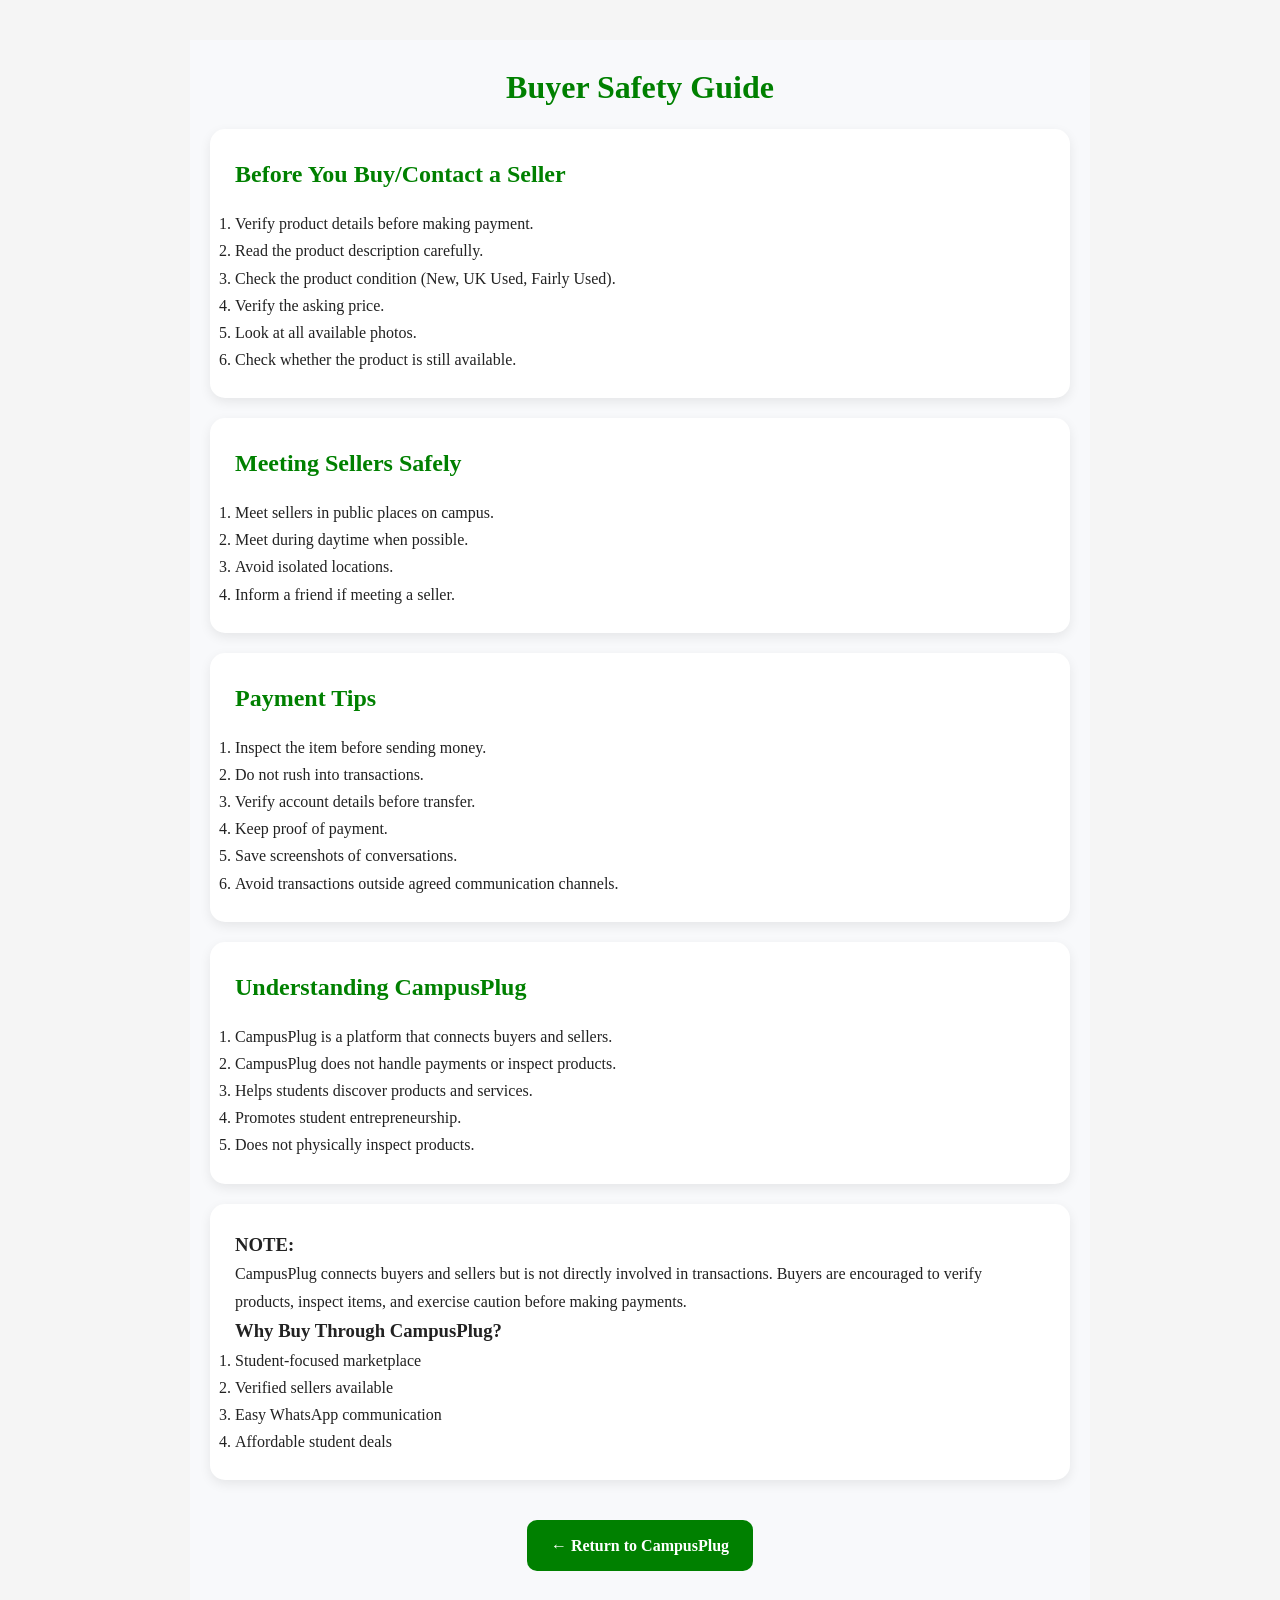
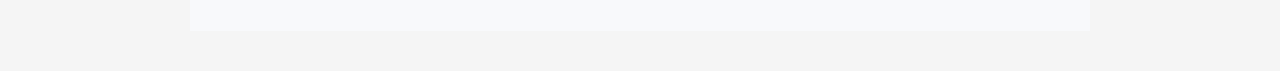
==== buyer-guide.html @ 77ab4b2c "Add files via upload" ====
<!DOCTYPE html>
<html lang="en">
<head>
    <meta charset="UTF-8">
    <meta name="viewport" content="width=device-width, initial-scale=1.0">
    <link rel="stylesheet" href="css/style.css">
    <title>Document</title>
</head>
<body>

    <div class="guide-container">

    <h1>Buyer Safety Guide</h1>

    <div class="guide-card">
        <h2>Before You Buy/Contact a Seller</h2>
        <ol>
            <li>Verify product details before making payment.</li>
            <li>Read the product description carefully.</li>
            <li>Check the product condition (New, UK Used, Fairly Used).</li>
            <li>Verify the asking price.</li>
            <li>Look at all available photos.</li>
            <li>Check whether the product is still available.</li>
        </ol>
    </div>

    <div class="guide-card">
        <h2>Meeting Sellers Safely</h2>
        <ol>
            <li>Meet sellers in public places on campus.</li>
            <li>Meet during daytime when possible.</li>
            <li>Avoid isolated locations.</li>
            <li>Inform a friend if meeting a seller.</li>
        </ol>
    </div>

    <div class="guide-card">
        <h2>Payment Tips</h2>
        <ol>
            <li>Inspect the item before sending money.</li>
            <li>Do not rush into transactions.</li>
            <li>Verify account details before transfer.</li>
            <li>Keep proof of payment.</li>
            <li>Save screenshots of conversations.</li>
            <li>Avoid transactions outside agreed communication channels.</li>
        </ol>
    </div>

    <div class="guide-card">
       <h2>Understanding CampusPlug</h2>
       <ol>
            <li>CampusPlug is a platform that connects buyers and sellers.</li>
            <li>CampusPlug does not handle payments or inspect products.</li>
            <li>Helps students discover products and services.</li>
            <li>Promotes student entrepreneurship.</li>
            <li>Does not physically inspect products.</li>
       </ol>
    </div>

    <div class="guide-card">
        <h3>NOTE:</h3>
        <p>CampusPlug connects buyers and sellers but is not directly involved in transactions. Buyers are encouraged to verify products, inspect items, and exercise caution before making payments.</p>
        <h3>Why Buy Through CampusPlug?</h3>
        <ol>
            <li>Student-focused marketplace</li>
            <li>Verified sellers available</li>
            <li>Easy WhatsApp communication</li>
            <li>Affordable student deals</li>
        </ol>
    </div>

    <div class="back-home"><a href="index.html" class="back-btn"> ← Return to CampusPlug</a></div>
    </div>
</body>
</html>
---- css/style.css ----
* {
    margin: auto;
    padding: 0px;
    box-sizing: border-box;
}

body {
    font-family: 'Times New Roman', Times, serif;
    background-color: whitesmoke;
}

/* NAVBAR */

.navbar{
  display:flex;
  justify-content:space-between;
  align-items:center;
  padding:15px 20px;
  background:whitesmoke;
  box-shadow:0 2px 10px rgba(0,0,0,0.1);
  position:sticky;
  top:0;
  z-index:1000;
}

.logo{
  font-size:22px;
  font-weight:bold;
}

.nav-links{
  display:flex;
  list-style:none;
  gap:35px;
  align-items:center;
}

.nav-links a{
  text-decoration:none;
  color:black;
  font-weight:500;
  padding:8px 12px;
  border-radius:8px;
  transition:0.3s;
}

.nav-links a:hover{
  background:darkblue;
  color: white;
}

/* MENU ICON */

.menu-toggle{
  display:none;
  font-size:30px;
  cursor:pointer;
  z-index:2000;
}

/* MOBILE */

@media (max-width:768px){

  .menu-toggle{
    display:block;
  }

  .nav-links{
    position:absolute;
    top:70px;
    left:0;
    width:100%;
    background:white;

    flex-direction:column;
    align-items:center;
    gap:20px;

    padding:20px 0;

    display:none;
  }

  .nav-links.active{
    display:flex;
  }

}

/* HERO LAYOUT */

.hero{
  display:flex;
  align-items:center;
  justify-content:space-between;
  gap:40px;
  padding:60px 40px;
  background:#fff;
  border-radius:20px;
  box-shadow:0 5px 20px rgba(0,0,0,0.05);
}

/* LEFT SIDE */

.hero-left{
  flex:1;
}

.badge{
  display:inline-block;
  background:#f2f2f2;
  padding:6px 12px;
  border-radius:20px;
  font-size:13px;
  margin-bottom:15px;
}

.hero-left h1{
  font-size:42px;
  margin-bottom:15px;
  color:#111;
}

.hero-left p{
  color:#666;
  margin-bottom:20px;
  text-align: left;
}

/* SEARCH */

.hero-left input{
  width:100%;
  max-width:450px;
  padding:12px;
  border:1px solid #ddd;
  border-radius:10px;
  margin-bottom:20px;
  outline:none;
}

/* BUTTONS */

.hero-buttons{
  display:flex;
  gap:10px;
  margin-bottom:25px;
  flex-wrap:wrap;
}

.btn-primary,
.btn-secondary{
  padding:12px 18px;
  border-radius:10px;
  text-decoration:none;
  font-weight:600;
}

/* PRIMARY */

.btn-primary{
  background:black;
  color:white;
}

/* SECONDARY */

.btn-secondary{
  background:#f2f2f2;
  color:black;
}

/* STATS */

.hero-stats{
  display:flex;
  gap:20px;
  flex-wrap:wrap;
}

.hero-stats div{
  background:#fafafa;
  padding:10px 15px;
  border-radius:10px;
  text-align:center;
  min-width:100px;
}

.hero-stats h3{
  margin-bottom:5px;
}

/* RIGHT SIDE IMAGE */

.hero-right{
  flex:1;
  text-align:center;
}

.hero-right img{
  width:100%;
  max-width:1500px;
  height: 500px;
  border-radius:15px;
}

/* RESPONSIVE */

@media(max-width:900px){

  .hero{
    flex-direction:column;
    text-align:center;
    padding:40px 20px;
  }

  .hero-left h1{
    font-size:28px;
  }

  .hero-stats{
    justify-content: center;
  }

  .hero-right img{
    height: 500px;
  }

}

/* SEARCH SECTION */

.search-section{
  text-align:center;
  margin:40px 0 20px;
}

.search-section h2{
  margin-bottom:15px;
  font-size:28px;
}

.search-section input{
  width:80%;
  max-width:500px;
  padding:12px 15px;
  border:1px solid #ddd;
  border-radius:10px;
  outline:none;
  font-size:16px;
}

.search-section button{
  padding:12px 20px;
  border:none;
  background: black;
  color:white;
  border-radius:10px;
  cursor:pointer;
  margin-left:10px;
}

.search-section button:hover{
  background:darkblue;
}

@media (max-width:768px){

  .search-section h2{
    font-size:24px;
  }

  .search-section input{
    width:100%;
    margin-bottom:10px;
  }

  .search-section button{
    margin-left:0;
  }

}

.card-container2 {
    height: auto;
    width: 95%;
    max-width: 1300px;
    display: flex;
    flex-direction: column;
    border-radius: 20px;
    border: 0px solid black;
    margin-top: 20px;
    margin-bottom: 20px;
    margin-left: 20px;
    justify-content: center;
}


.our-partners {
    height: 50px;
    width: auto;
    border: 0px solid green;
    text-align: center;
    margin-bottom: 20px;
}

.category {
    margin-bottom: 10px;
}

.categories {
  display:flex;
  justify-content:center;
  flex-wrap:wrap;
  gap: 30px;
  margin-bottom: 10px;
}

.categories button {
  padding:10px 15px;
  border:none;
  background: whitesmoke;
  color: black;
  border-radius:8px;
  cursor:pointer;
}

.categories button:hover{
    background: darkblue;
    color: white;
}


.container {
  display:grid;
  grid-template-columns:  repeat(auto-fit,minmax(270px,1fr));
  gap: 20px;
  border: 0px solid black;
  max-width: 100%;
  width: 1300px;
}

.card{
  background: white;
  border-radius:  15px;
  overflow: hidden;
  box-shadow: 0 3px 10px rgba(0,0,0,0.1);
}

.card:hover{
  box-shadow: 0 5px 15px rgba(0,0,0,0.2);
  transform:  scale(1.05);
}

.card img{
  width:  100%;
  height: 220px;
  object-fit: cover;
}

.card-body{
  padding:  15px;
}

.card-body h3{
  margin-bottom:  5px;
}

.card-body h4{
  margin-bottom: 5px;
  font-weight: lighter;
}

.card-body p {
  color:  #666;
}

.btn-row{
  display:  flex;
  gap:  10px;
  margin-top: 10px;
}

.btn-row button,
.btn-row a{
  flex: 1;
  padding:  10px;
  border: 0px solid black;
  border-radius:  8px;
  cursor: pointer;
  text-align: center;
  font-size:  11.5px;
}

.btn-row button{
  background:black;
  color:  white;
}

.wa-btn{
  background: green;
  color:  white;
  text-decoration:  none;
  display:  flex;
  align-items:  center;
  justify-content:  center;
}

.hide{
  display:  none;
}


.details{
  display:  none;
  margin-top: 30px;
  background: white;
  padding:  20px;
  border-radius:  15px;
  box-shadow: 0 3px 10px rgba(0,0,0,0.1);
  text-align: center;
}

.details.active{
  display: block;
}

.products {
  display: grid;
  grid-template-columns: repeat(auto-fit,minmax(150px,1fr));
  gap: 20px;
  margin-top: 15px;
  width: 100%;
  max-width: 1400px;
  border: 0px solid black;
}

.products img:hover{
  box-shadow: 0 5px 15px rgba(0,0,0,0.2);
  transform:  scale(1.05);
}

.products img{
  width: 100%;
  max-width: 200px;
  height: 120px;
  object-fit: cover;
  border-radius: 15px;
}

.close-btn{
  margin-top: 15px;
  padding: 10px;
  border: 0px solid black;
  background: red;
  color:  white;
  border-radius:  8px;
  cursor: pointer;
}

@media (max-width:768px){

  body{
    padding:  15px;
  }

  h1{
    font-size:  28px;
  }

  /* CATEGORY BUTTONS */
  .categories{
    gap:  8px;
  }

  .categories button{
    flex:1;
    font-size:  14px;
    padding:  10px;
  }

  /* PARTNER CARDS */
 
  .card img{
    height: 200px;
  }
  .card{
    width: 90%;
  }

  /* BUTTONS */
  .btn-row{
    flex-direction: row;
  }

  .btn-row button,
  .btn-row a{
    width:  100%;
  }

  /* DETAILS SECTION */
  .details{
    padding:  15px;
  }

  /* PRODUCTS */
  .products{
    grid-template-columns:  1fr 1fr;
    gap:  10px;
  }

  .product img{
    height: 100px;
  }

}


/* FEATURED SECTION */

.featured{
  margin-top: 60px;
}

.section-header{
  display:  flex;
  justify-content:  space-between;
  align-items:  center;
  margin-bottom:  20px;
}

.section-header h2{
  font-size:  32px;
}

/* SCROLLABLE CONTAINER */

.featured-container{
  display:  flex;
  gap:  20px;
  overflow-x: auto;
  scroll-behavior:  smooth;
  padding-bottom: 10px;
}

/* Hide scrollbar */
.featured-container::-webkit-scrollbar{
  display:  none;
}

/* CARD */

.featured-card{
  min-width:  250px;
  background: white;
  border-radius:  15px;
  overflow: hidden;
  box-shadow: 0 3px 10px rgba(0,0,0,0.1);
  flex-shrink:  0;
}

.featured-card img{
  width:  100%;
  height: 220px;
  object-fit: cover;
}

.featured-info{
  padding:  15px;
}

.featured-info h3{
  margin-bottom:  10px;
}

.price{
  font-weight:  bold;
  margin-bottom:  15px;
}

/* BUTTON */

.buy-btn{
  display:  block;
  text-align:  center;
  background: green;
  color:  white;
  padding:  10px;
  border-radius:  8px;
  text-decoration:  none;
}

/* MOBILE */

@media(max-width:768px){

  .section-header h2{
    font-size:  24px;
  }

  .featured-card{
    min-width:  200px;
  }

  .featured-card img{
    height: 180px;
  }

}

/* TOP SELLERS */

.top-sellers{
  margin-top: 60px;
}

.section-title{
  margin-bottom:  20px;
}

.section-title h2{
  font-size:  32px;
  text-align: center;
}

/* GRID */

.seller-container{
  display:  grid;
  grid-template-columns:  repeat(auto-fit,minmax(260px,1fr));
  gap:  20px;
}

/* CARD */

.seller-card{
  background: white;
  border-radius:  15px;
  overflow: hidden;
  box-shadow: 0 3px 10px rgba(0,0,0,0.1);
  width: 100%;
  max-width: 300px;
}

.seller-card:hover{
  box-shadow: 0 5px 15px rgba(0,0,0,0.2);
  transform:  scale(1.05);
}

.seller-card img{
  width:100%;
  height:220px;
  object-fit:cover;
}

.seller-info{
  padding:15px;
}

.seller-info h3{
  margin-bottom:8px;
}

.seller-category{
  color:#666;
  margin-bottom:10px;
}

/* BADGE */

.badge{
  display:inline-block;
  background:#e8f5e9;
  color:green;
  padding:6px 10px;
  border-radius:20px;
  font-size:13px;
  margin-bottom:15px;
}

/* BUTTONS */

.seller-buttons{
  display:flex;
  gap:10px;
  margin-top:10px;
}

.seller-buttons button,
.seller-buttons a{
  flex:1;
  padding:10px;
  border:none;
  border-radius:8px;
  cursor:pointer;
  text-align:center;
  text-decoration:none;
  font-size: 12px;
}

/* VIEW STORE */

.seller-buttons button{
  background:black;
  color:white;
}

/* WHATSAPP */

.seller-buttons a{
  background:green;
  color:white;
}

/* MOBILE */

@media(max-width:768px){

  .section-title h2{
    font-size:24px;
  }

  .seller-card img{
    height:200px;
  }

  .seller-buttons{
    flex-direction: row;
  }

}

/* TESTIMONIALS SECTION */

.testimonials{
  margin-top:60px;
  text-align:center;
  width: 100%;
  max-width: 1200px;
}

.section-title h2{
  font-size:32px;
  margin-bottom:5px;
}

.section-title p{
  color:#666;
  margin-bottom:30px;
}

/* CONTAINER */

.testimonial-container{
  display:grid;
  grid-template-columns:repeat(auto-fit,minmax(250px,1fr));
  gap:20px;
}

/* CARD */

.testimonial-card{
  background:white;
  padding:20px;
  border-radius:15px;
  box-shadow:0 3px 10px rgba(0,0,0,0.1);
  transition:0.3s;
}

.testimonial-card:hover{
  transform:translateY(-5px);
}

/* TEXT */

.review-text{
  font-style:italic;
  margin-bottom:15px;
  color:#333;
}

/* NAME */

.testimonial-card h4{
  margin-bottom:5px;
}

/* ROLE */

.testimonial-card span{
  color:green;
  font-size:14px;
}

/* MOBILE */

@media(max-width:768px){

  .section-title h2{
    font-size:24px;
  }

}

/* CTA SECTION */

.cta{
  margin-top:60px;
  padding:40px 20px;
  background:linear-gradient(135deg, #000, #333);
  color:white;
  text-align:center;
  border-radius:20px;
}

/* BOX */

.cta-box h2{
  font-size:32px;
  margin-bottom:10px;
}

.cta-box p{
  color:#ccc;
  margin-bottom:20px;
}

/* BUTTONS */

.cta-buttons{
  display:flex;
  justify-content:center;
  gap:15px;
  flex-wrap:wrap;
}

.cta-seller,
.cta-browse{
  padding:12px 20px;
  border-radius:10px;
  text-decoration:none;
  font-weight:bold;
  transition:0.3s;
}

/* SELLER BUTTON */

.cta-seller{
  background:green;
  color:white;
}

/* BROWSE BUTTON */

.cta-browse{
  background:white;
  color:black;
}

/* HOVER EFFECT */

.cta-seller:hover,
.cta-browse:hover{
  transform:scale(1.05);
}

/* MOBILE */

@media(max-width:768px){

  .cta-box h2{
    font-size:24px;
  }

  .cta-buttons{
    flex-direction:row;
  }

}

/* FOOTER */

.footer{
  margin-top:60px;
  background:#111;
  color:white;
  padding:40px 20px 20px;
}

/* GRID */

.footer-container{
  display:grid;
  grid-template-columns:repeat(auto-fit,minmax(200px,1fr));
  gap:20px;
}

/* BOX */

.footer-box h2,
.footer-box h3{
  margin-bottom:10px;
}

.footer-box p{
  color:#ccc;
  font-size:14px;
  line-height:1.5;
}

.footer-box a{
  display:block;
  color:#ccc;
  text-decoration:none;
  margin-bottom:8px;
  font-size:14px;
}

.footer-box a:hover{
  color:white;
}

/* BOTTOM */

.footer-bottom{
  text-align:center;
  margin-top:30px;
  border-top:1px solid #333;
  padding-top:15px;
  font-size:14px;
  color:#aaa;
}

/* MOBILE */

@media(max-width:768px){

  .footer{
    text-align:center;
  }

}


.guide-container{
    max-width:900px;
    margin:40px auto;
    padding:20px;
    font-family: 'Times New Roman', Times, serif;
    background:#f8f9fb;
    color:#222;
    line-height:1.7;
}

.guide-card{
    background:white;
    padding:25px;
    margin-bottom:20px;
    border-radius:15px;
    box-shadow:0 4px 12px rgba(0,0,0,.08);
}

.guide-container h1{
    margin-bottom:15px;
    color: green;
    text-align: center;
}

.guide-card h2{
    margin-bottom:15px;
    color: green;
}

.back-home{
    text-align:center;
    margin:40px 0;
}

.back-btn{
    display:inline-block;
    background:green;
    color:white;
    text-decoration:none;
    padding:12px 24px;
    border-radius:10px;
    font-weight:600;
}

.back-btn:hover{
    opacity:0.9;
}
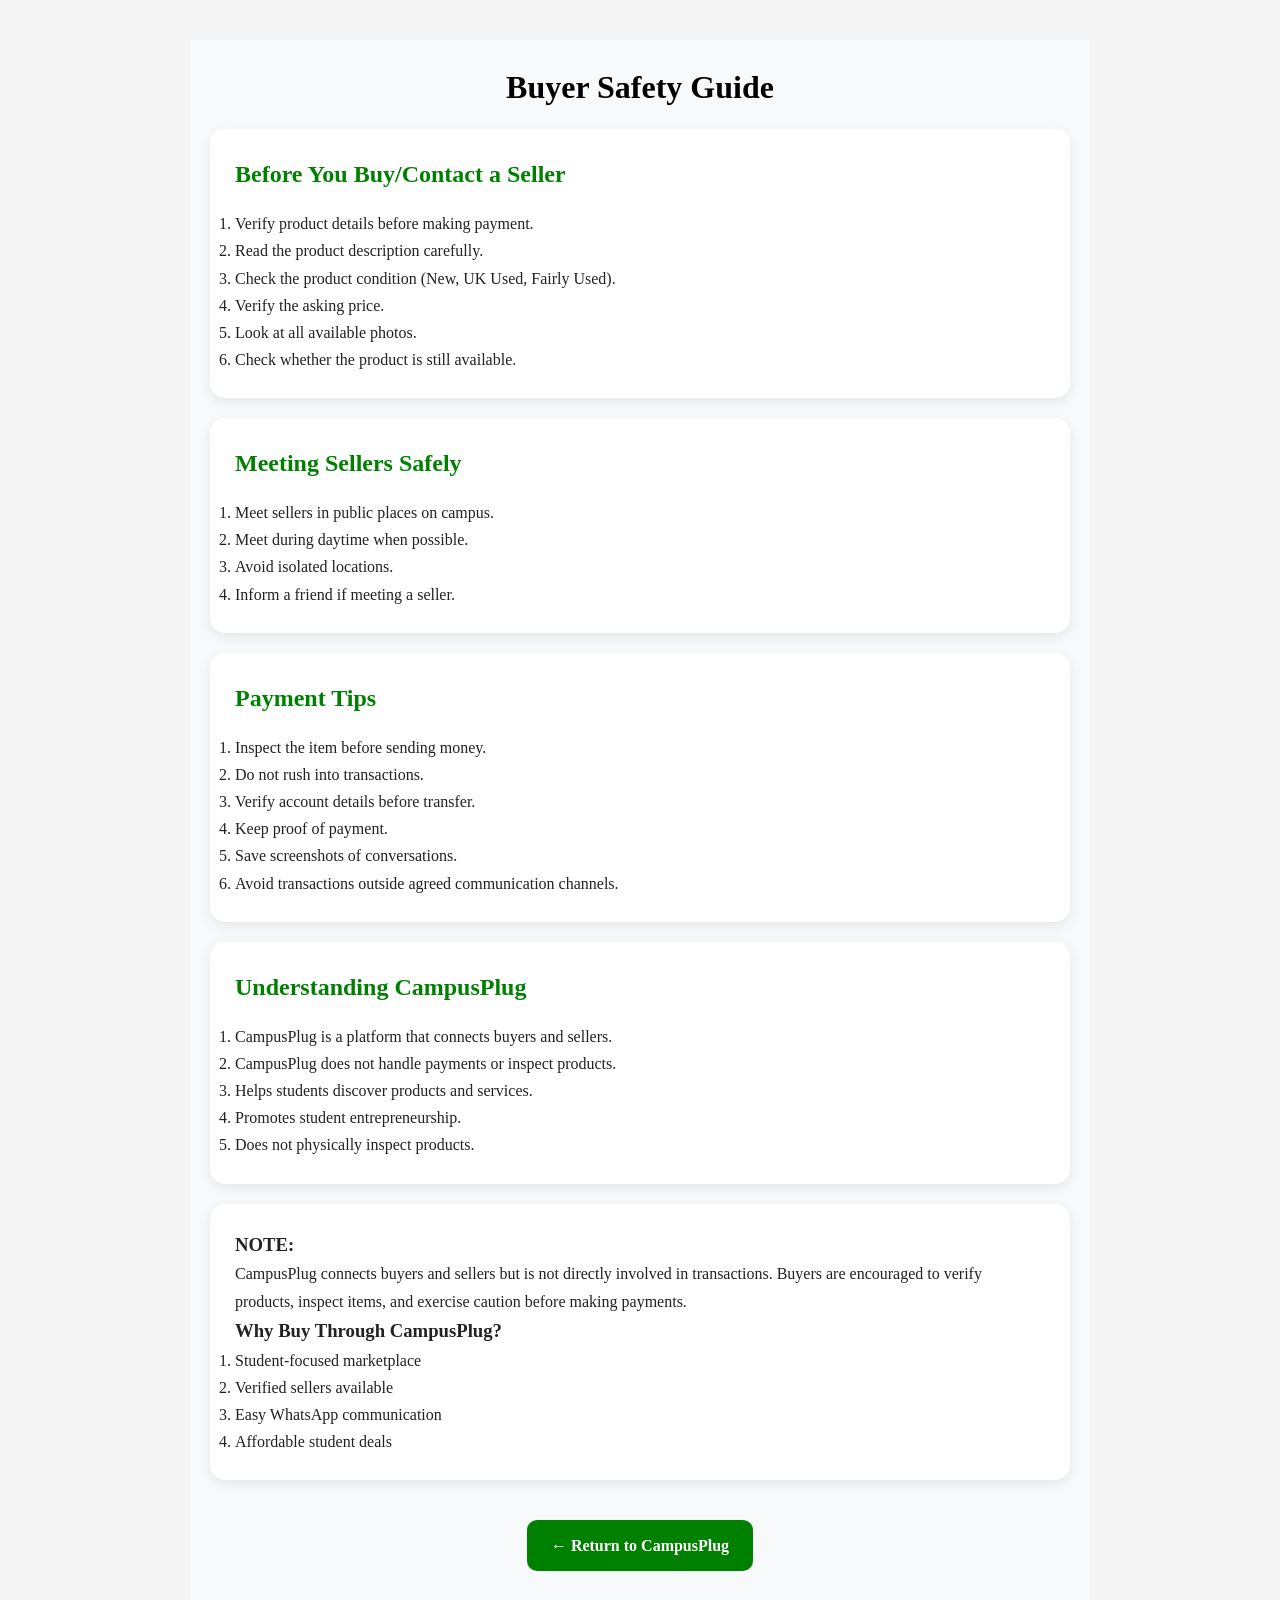
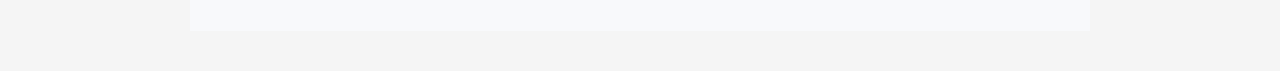
==== commit c37efdbb: "Add files via upload" ====
--- a/buyer-guide.html
+++ b/buyer-guide.html
@@ -3,8 +3,8 @@
 <head>
     <meta charset="UTF-8">
     <meta name="viewport" content="width=device-width, initial-scale=1.0">
-    <link rel="stylesheet" href="css/style.css">
-    <title>Document</title>
+    <link rel="stylesheet" href="css/style.css" type="text/css">
+    <title>Buyer Safety Guide</title>
 </head>
 <body>
 
--- a/css/style.css
+++ b/css/style.css
@@ -45,7 +45,7 @@
 }
 
 .nav-links a:hover{
-  background:darkblue;
+  background:green;
   color: white;
 }
 
@@ -262,7 +262,7 @@
 }
 
 .search-section button:hover{
-  background:darkblue;
+  background:green;
 }
 
 @media (max-width:768px){
@@ -327,7 +327,7 @@
 }
 
 .categories button:hover{
-    background: darkblue;
+    background: green;
     color: white;
 }
 
@@ -449,7 +449,7 @@
   border-radius: 15px;
 }
 
-.close-btn{
+.close-btn1{
   margin-top: 15px;
   padding: 10px;
   border: 0px solid black;
@@ -942,6 +942,44 @@
 
 }
 
+.modal{
+    display:none;
+    position:fixed;
+    top:0;
+    left:0;
+    width:100%;
+    height:100%;
+    background:rgba(0,0,0,0.7);
+    z-index:1000;
+}
+
+.modal-content{
+    background:white;
+    width:90%;
+    max-width:500px;
+    margin:50px auto;
+    padding:30px;
+    border-radius:20px;
+    text-align:center;
+    position:relative;
+}
+
+.profile-pic{
+    width: 230px;
+    height: 230px;
+    border-radius:50%;
+    object-fit:cover;
+    margin-bottom:15px;
+}
+
+.close-btn{
+    position:absolute;
+    top:15px;
+    right:20px;
+    font-size:30px;
+    cursor:pointer;
+}
+
 
 .guide-container{
     max-width:900px;
@@ -963,7 +1001,7 @@
 
 .guide-container h1{
     margin-bottom:15px;
-    color: green;
+    color: black;
     text-align: center;
 }
 
@@ -988,5 +1026,76 @@
 }
 
 .back-btn:hover{
-    opacity:0.9;
+    opacity: 0.9;
+}
+
+
+.faq-btn {
+  padding: 10px 15px;
+  border: none;
+  background: black;
+  color: #ccc;
+  border-radius: 6px;
+  cursor: pointer;
+}
+
+/* Overlay */
+.faq-modal {
+  display: none;
+  position: fixed;
+  top: 0;
+  left: 0;
+  width: 100%;
+  height: 100%;
+  background: rgba(0,0,0,0.6);
+  justify-content: center;
+  align-items: center;
+}
+
+/* Box */
+.faq-modal-content {
+  background: white;
+  color: black;
+  width: 90%;
+  max-width: 500px;
+  padding: 20px;
+  border-radius: 10px;
+  position: relative;
+  max-height: 80vh;
+  overflow-y: auto;
+}
+
+.faq-modal-content h2 {
+  margin-bottom: 15px;
+}
+
+.faq-modal-content p {
+  margin-bottom: 10px;
+  line-height: 1.6;
+  color: black;
+}
+
+.faq-modal-content strong {
+  color: green;
+}
+
+@media(max-width:768px){
+
+  .faq-modal-content h2{
+    text-align:center;
+  }
+  .faq-modal-content p{
+    text-align: start;
+  }
+  .faq-modal-content strong{
+    text-align: start;
+  }
+}
+
+.close-btn {
+  position: absolute;
+  right: 15px;
+  top: 10px;
+  font-size: 25px;
+  cursor: pointer;
 }
